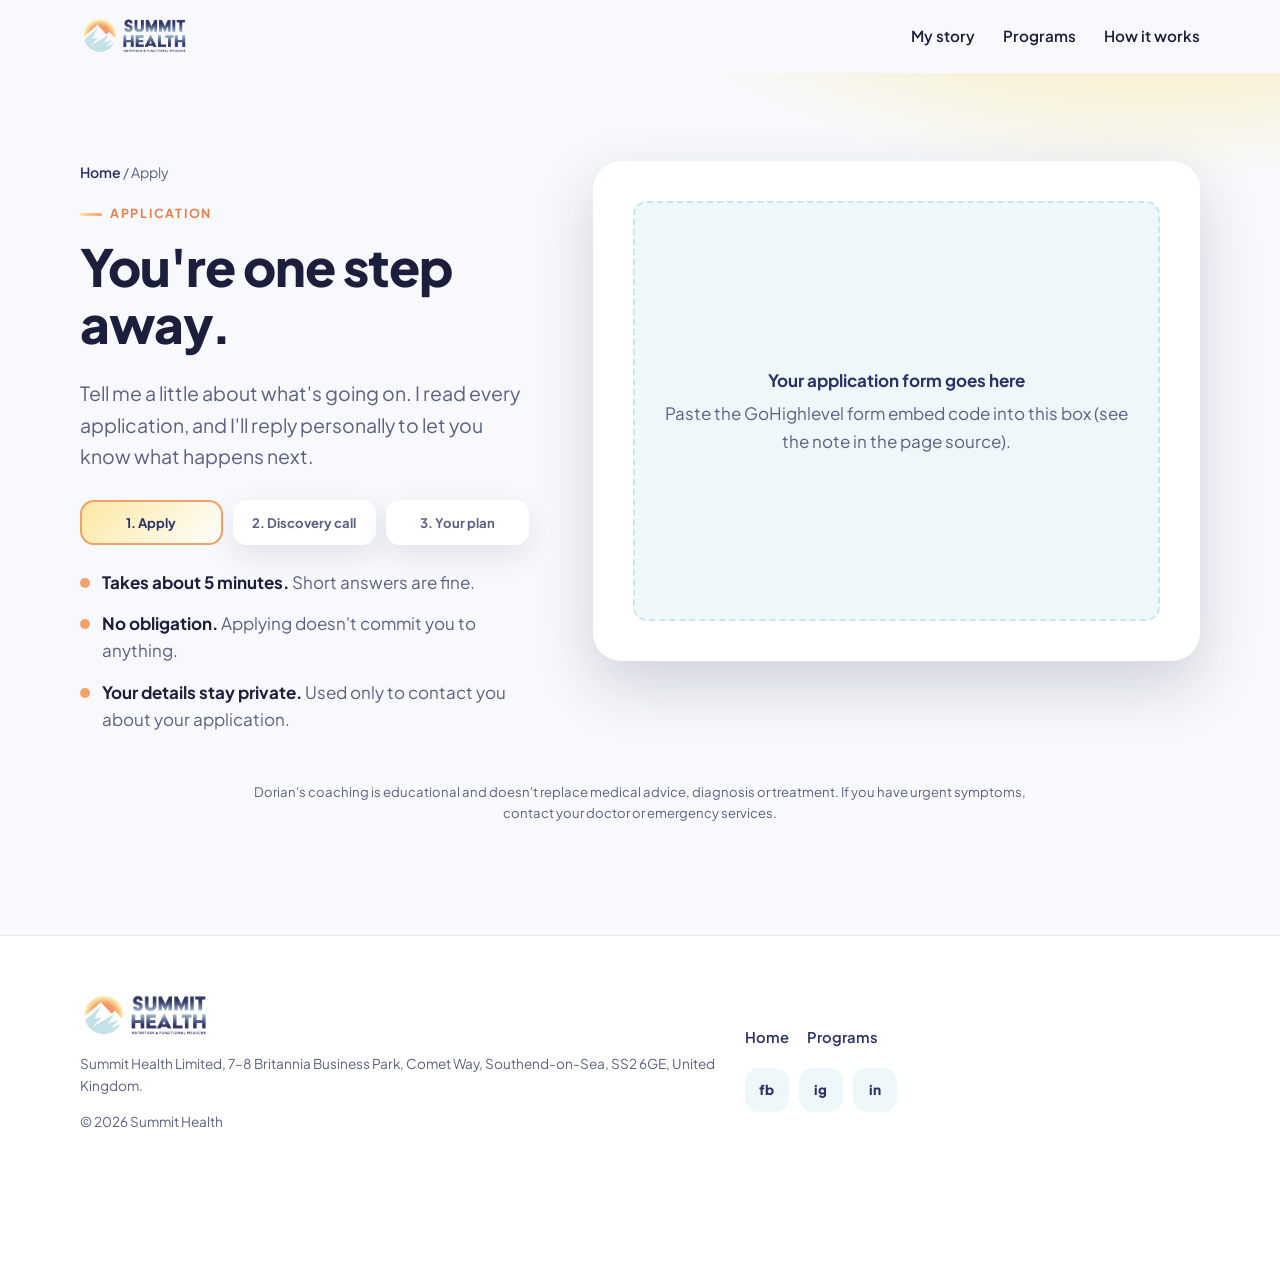
==== application.html @ ab822681 "Add Summit Health site v5 Static site: home, programs, application and thank-you pages, with light m" ====
<!doctype html>
<html lang="en-GB">
<head>
  <meta charset="utf-8">
  <meta name="viewport" content="width=device-width, initial-scale=1, viewport-fit=cover">
  <title>Apply · Summit Health</title>
  <meta name="description" content="Apply to work with Dorian Soanes. A short application, then a personal discovery call.">
  <meta name="color-scheme" content="light">
  <meta name="theme-color" content="#2b3166">
  <meta name="robots" content="noindex">
  <link rel="icon" href="assets/icon-mountain.png" type="image/png">
  <link rel="preconnect" href="https://fonts.googleapis.com">
  <link rel="preconnect" href="https://fonts.gstatic.com" crossorigin>
  <link href="https://fonts.googleapis.com/css2?family=Plus+Jakarta+Sans:wght@400;500;600;700;800&display=swap" rel="stylesheet">
  <link rel="stylesheet" href="styles.css">
</head>
<body>

<header class="site-header">
  <nav class="wrap nav" aria-label="Main">
    <a class="brand" href="index.html" aria-label="Summit Health home"><img src="assets/logo-horizontal.png" alt="Summit Health, Nutrition and Functional Medicine" width="140" height="51"></a>
    <button class="menu-toggle" aria-label="Open menu" aria-expanded="false" aria-controls="site-nav"><span></span></button>
    <div class="nav-links" id="site-nav">
      <a href="index.html#story">My story</a>
      <a href="programs.html">Programs</a>
      <a href="index.html#how">How it works</a>
    </div>
  </nav>
</header>

<main>
  <section class="page-hero" style="padding-bottom:0">
    <div class="wrap split-page">
      <div>
        <p class="crumb"><a href="index.html">Home</a> / Apply</p>
        <p class="eyebrow reveal">Application</p>
        <h1 class="reveal" style="--d:80ms;font-size:clamp(2rem,5.4vw,3.2rem)">You're one step away.</h1>
        <p class="lead reveal" style="--d:140ms">Tell me a little about what's going on. I read every application, and I'll reply personally to let you know what happens next.</p>

        <ol class="flow reveal" style="--d:200ms" aria-label="Progress">
          <li class="now">1. Apply</li>
          <li>2. Discovery call</li>
          <li>3. Your plan</li>
        </ol>

        <div class="reassure reveal" style="--d:260ms">
          <div><span class="dot"></span><span><b>Takes about 5 minutes.</b> Short answers are fine.</span></div>
          <div><span class="dot"></span><span><b>No obligation.</b> Applying doesn't commit you to anything.</span></div>
          <div><span class="dot"></span><span><b>Your details stay private.</b> Used only to contact you about your application.</span></div>
        </div>
      </div>

      <div class="form-card reveal" style="--d:160ms">
        <!--
          PASTE YOUR GOHIGHLEVEL FORM EMBED CODE HERE.
          In GHL: Sites > Forms > your form > Embed. Copy the code and replace the placeholder block below.
          Keep the form's fields the same as the Ontraport form: first name, last name, email, phone,
          symptoms, situation, symptoms to improve, 6–12 month goals, financial readiness, priority (1–10).
        -->
        <div class="ghl-slot" id="ghl-form-slot">
          <div>
            <strong>Your application form goes here</strong>
            Paste the GoHighlevel form embed code into this box (see the note in the page source).
          </div>
        </div>
      </div>
    </div>
  </section>

  <section style="padding-top:48px">
    <div class="wrap center">
      <p class="disclaimer" style="margin:0 auto">Dorian's coaching is educational and doesn't replace medical advice, diagnosis or treatment. If you have urgent symptoms, contact your doctor or emergency services.</p>
    </div>
  </section>
</main>

<footer class="site-footer">
  <div class="wrap footer-grid">
    <div>
      <img src="assets/logo-horizontal.png" alt="Summit Health" width="130" height="48" style="margin-bottom:14px">
      <p class="small">Summit Health Limited, 7–8 Britannia Business Park, Comet Way, Southend-on-Sea, SS2 6GE, United Kingdom.</p>
      <p class="small">© 2026 Summit Health</p>
    </div>
    <div>
      <div class="footer-links" style="margin-bottom:18px">
        <a href="index.html">Home</a>
        <a href="programs.html">Programs</a>
      </div>
      <div class="socials" aria-label="Social media">
        <a href="https://www.facebook.com/groups/704526503907131" target="_blank" rel="noopener" aria-label="Facebook group">fb</a>
        <a href="https://www.instagram.com/summit__health/" target="_blank" rel="noopener" aria-label="Instagram">ig</a>
        <a href="https://www.linkedin.com/in/dorian-soanes-6155b0262/" target="_blank" rel="noopener" aria-label="LinkedIn">in</a>
      </div>
    </div>
  </div>
</footer>

<script src="main.js" defer></script>
</body>
</html>
---- styles.css ----
/* Summit Health — shared styles
   Brand colours taken from the logo: navy, sunrise orange, sun yellow, ice blue. */

:root {
  --navy: #2b3166;
  --navy-deep: #1c2149;
  --sun: #f4a06b;
  --sun-deep: #e8804a;
  --sun-soft: #fbe7a1;
  --ice: #c8e6ee;
  --ice-soft: #eef8fb;
  --ink: #1b1f3b;
  --muted: #5b6180;
  --line: #e4e8f2;
  --bg: #f7f9fc;
  --white: #ffffff;

  --radius: 22px;
  --radius-sm: 14px;
  --shadow: 0 10px 30px rgba(28, 33, 73, 0.10);
  --shadow-lg: 0 24px 60px rgba(28, 33, 73, 0.18);
  --max: 1120px;
  --gutter: 20px;
  --ease: cubic-bezier(0.22, 1, 0.36, 1);
}

/* Always light: stop the phone's dark mode from changing the colours */
:root { color-scheme: light; }

*, *::before, *::after { box-sizing: border-box; }

html { scroll-behavior: smooth; -webkit-text-size-adjust: 100%; }

body {
  margin: 0;
  font-family: "Plus Jakarta Sans", -apple-system, BlinkMacSystemFont, "Segoe UI", Roboto, sans-serif;
  font-size: 17px;
  line-height: 1.6;
  color: var(--ink);
  background: var(--bg);
  overflow-x: hidden;
  -webkit-font-smoothing: antialiased;
}

img { max-width: 100%; height: auto; display: block; }
a { color: inherit; }
h1, h2, h3 { line-height: 1.12; letter-spacing: -0.02em; margin: 0 0 0.5em; }
h1 { font-size: clamp(2.2rem, 6vw, 3.9rem); font-weight: 800; }
h2 { font-size: clamp(1.8rem, 4.2vw, 2.7rem); font-weight: 800; }
h3 { font-size: 1.25rem; font-weight: 700; }
p { margin: 0 0 1em; }
.lead { font-size: clamp(1.05rem, 2.2vw, 1.22rem); color: var(--muted); max-width: 56ch; }

.wrap { width: min(var(--max), 100% - var(--gutter) * 2); margin-inline: auto; }
section { padding: clamp(64px, 10vw, 112px) 0; position: relative; }
.center { text-align: center; }
.center .lead { margin-inline: auto; }

.eyebrow {
  display: inline-flex; align-items: center; gap: 8px;
  font-size: 0.78rem; font-weight: 700; letter-spacing: 0.14em; text-transform: uppercase;
  color: var(--sun-deep); margin-bottom: 14px;
}
.eyebrow::before {
  content: ""; width: 22px; height: 3px; border-radius: 3px;
  background: linear-gradient(90deg, var(--sun-soft), var(--sun));
}

/* ---------- Buttons ---------- */
.btn {
  display: inline-flex; align-items: center; justify-content: center; gap: 10px;
  min-height: 52px; padding: 14px 26px; border-radius: 999px;
  font: inherit; font-weight: 700; font-size: 1rem; text-decoration: none; border: 0; cursor: pointer;
  transition: transform 0.25s var(--ease), box-shadow 0.25s var(--ease), background 0.25s;
  -webkit-tap-highlight-color: transparent;
}
.btn-primary {
  color: #fff;
  background: linear-gradient(135deg, var(--sun) 0%, var(--sun-deep) 100%);
  box-shadow: 0 12px 26px rgba(232, 128, 74, 0.35);
}
.btn-ghost {
  color: var(--navy); background: var(--white);
  box-shadow: inset 0 0 0 1.5px var(--line);
}
.btn:hover { transform: translateY(-2px); }
.btn:active { transform: scale(0.97); }
.btn:focus-visible, a:focus-visible, button:focus-visible, input:focus-visible, select:focus-visible, textarea:focus-visible {
  outline: 3px solid var(--sun); outline-offset: 3px;
}
.btn-row { display: flex; flex-wrap: wrap; gap: 12px; margin-top: 28px; }
.arrow { transition: transform 0.3s var(--ease); }
.btn:hover .arrow, .card-link:hover .arrow { transform: translateX(4px); }

/* ---------- Header ---------- */
.site-header {
  position: sticky; top: 0; z-index: 50;
  background: color-mix(in srgb, var(--bg) 82%, transparent);
  backdrop-filter: saturate(180%) blur(14px);
  -webkit-backdrop-filter: saturate(180%) blur(14px);
  border-bottom: 1px solid transparent;
  transition: border-color 0.3s, box-shadow 0.3s;
}
.site-header.scrolled { border-color: var(--line); box-shadow: 0 6px 24px rgba(28, 33, 73, 0.06); }
.nav { display: flex; align-items: center; justify-content: space-between; height: 72px; }
.brand img { height: 40px; width: auto; }
.nav-links { display: flex; align-items: center; gap: 28px; }
.nav-links a:not(.btn) { text-decoration: none; font-weight: 600; font-size: 0.95rem; position: relative; padding: 6px 0; }
.nav-links a:not(.btn)::after {
  content: ""; position: absolute; left: 0; bottom: 0; height: 2px; width: 100%;
  background: var(--sun); transform: scaleX(0); transform-origin: left; transition: transform 0.35s var(--ease);
}
.nav-links a:not(.btn):hover::after, .nav-links a[aria-current="page"]::after { transform: scaleX(1); }
.nav-links .btn { min-height: 44px; padding: 10px 20px; font-size: 0.92rem; }

.menu-toggle {
  display: none; width: 48px; height: 48px; border: 0; border-radius: 14px; background: var(--white);
  box-shadow: inset 0 0 0 1.5px var(--line); cursor: pointer; align-items: center; justify-content: center;
}
.menu-toggle span, .menu-toggle span::before, .menu-toggle span::after {
  display: block; width: 20px; height: 2px; border-radius: 2px; background: var(--navy); position: relative; transition: transform 0.35s var(--ease), opacity 0.2s;
}
.menu-toggle span::before, .menu-toggle span::after { content: ""; position: absolute; left: 0; }
.menu-toggle span::before { top: -6px; }
.menu-toggle span::after { top: 6px; }
.menu-open .menu-toggle span { background: transparent; }
.menu-open .menu-toggle span::before { transform: translateY(6px) rotate(45deg); }
.menu-open .menu-toggle span::after { transform: translateY(-6px) rotate(-45deg); }

@media (max-width: 760px) {
  .menu-toggle { display: inline-flex; }
  .nav-links {
    position: fixed; inset: 72px 0 auto 0; flex-direction: column; align-items: stretch; gap: 6px;
    padding: 12px var(--gutter) 24px; background: var(--white); border-bottom: 1px solid var(--line);
    box-shadow: var(--shadow); transform: translateY(-12px); opacity: 0; pointer-events: none;
    transition: transform 0.4s var(--ease), opacity 0.3s;
  }
  .menu-open .nav-links { transform: none; opacity: 1; pointer-events: auto; }
  .nav-links a:not(.btn) { padding: 14px 4px; font-size: 1.05rem; border-bottom: 1px solid var(--line); }
  .nav-links a:not(.btn)::after { display: none; }
  .nav-links .btn { margin-top: 10px; }
}

/* ---------- Hero ---------- */
.hero {
  padding: clamp(40px, 7vw, 84px) 0 clamp(56px, 8vw, 96px);
  background:
    radial-gradient(900px 500px at 85% -10%, var(--sun-soft) 0%, transparent 60%),
    radial-gradient(800px 500px at -10% 30%, var(--ice) 0%, transparent 60%),
    var(--bg);
  overflow: hidden;
}
.hero-grid { display: grid; gap: 48px; align-items: center; }
.hero h1 span { background: linear-gradient(120deg, var(--sun-deep), var(--sun)); -webkit-background-clip: text; background-clip: text; color: transparent; }
.hero-photo { position: relative; justify-self: center; width: min(420px, 100%); }
.hero-photo .frame {
  border-radius: 200px 200px 28px 28px; overflow: hidden; aspect-ratio: 4 / 5;
  box-shadow: var(--shadow-lg); background: var(--ice);
}
.hero-photo img { width: 100%; height: 100%; object-fit: cover; object-position: 50% 20%; }
.float-card {
  position: absolute; left: -12px; bottom: 28px; display: flex; align-items: center; gap: 12px;
  background: var(--white); padding: 12px 16px 12px 12px; border-radius: 18px; box-shadow: var(--shadow);
  font-size: 0.9rem; font-weight: 600; max-width: 230px; line-height: 1.3;
}
.float-card img { width: 44px; height: 44px; object-fit: contain; }
.float-card small { display: block; font-weight: 500; color: var(--muted); font-size: 0.78rem; }

.stats {
  display: grid; grid-template-columns: repeat(3, 1fr); gap: 12px; margin-top: 56px;
}
.stat {
  background: var(--white); border-radius: var(--radius-sm); padding: 18px 14px; text-align: center; box-shadow: var(--shadow);
}
.stat strong { display: block; font-size: clamp(1.05rem, 3.4vw, 1.5rem); color: var(--navy); font-weight: 800; line-height: 1.2; }
.stat span { font-size: 0.8rem; color: var(--muted); }

@media (min-width: 900px) {
  .hero-grid { grid-template-columns: 1.1fr 0.9fr; gap: 64px; }
  .hero-photo { justify-self: end; }
}

/* ---------- Cards and sections ---------- */
.card {
  background: var(--white); border-radius: var(--radius); padding: 28px; box-shadow: var(--shadow);
  transition: transform 0.45s var(--ease), box-shadow 0.45s var(--ease);
  position: relative; overflow: hidden;
}
.card:hover { transform: translateY(-6px); box-shadow: var(--shadow-lg); }
.card .icon {
  width: 52px; height: 52px; border-radius: 16px; display: grid; place-items: center; margin-bottom: 18px;
  background: linear-gradient(135deg, var(--ice-soft), var(--ice)); color: var(--navy); font-weight: 800; font-size: 1.1rem;
}
.card p { color: var(--muted); margin: 0; }
.grid-3 { display: grid; gap: 18px; }
.grid-2 { display: grid; gap: 22px; }
@media (min-width: 760px) {
  .grid-3 { grid-template-columns: repeat(3, 1fr); }
  .grid-2 { grid-template-columns: repeat(2, 1fr); }
}

.section-alt { background: var(--white); }
[data-theme] .section-alt, :root .section-alt { }

/* Story timeline */
.timeline { display: grid; gap: 18px; margin-top: 40px; }
.timeline .card .tag {
  display: inline-block; font-size: 0.75rem; font-weight: 800; letter-spacing: 0.12em; text-transform: uppercase;
  color: var(--sun-deep); margin-bottom: 8px;
}
.timeline .card p { color: var(--ink); opacity: 0.85; }
.story-split { display: grid; gap: 40px; align-items: center; }
.story-split img { border-radius: var(--radius); box-shadow: var(--shadow-lg); width: 100%; aspect-ratio: 4 / 5; object-fit: cover; object-position: 50% 30%; }
.quote {
  font-size: clamp(1.25rem, 3vw, 1.6rem); font-weight: 700; color: var(--navy); line-height: 1.35;
  border-left: 4px solid var(--sun); padding-left: 20px; margin: 28px 0 0;
}
@media (min-width: 900px) {
  .story-split { grid-template-columns: 0.9fr 1.1fr; gap: 72px; }
  .timeline { grid-template-columns: repeat(3, 1fr); }
}

/* Steps */
.steps { counter-reset: step; display: grid; gap: 18px; margin-top: 40px; }
.step {
  display: flex; gap: 18px; align-items: flex-start; background: var(--white); border-radius: var(--radius);
  padding: 24px; box-shadow: var(--shadow);
}
.step::before {
  counter-increment: step; content: counter(step);
  flex: 0 0 48px; height: 48px; border-radius: 50%; display: grid; place-items: center;
  font-weight: 800; color: #fff; background: linear-gradient(135deg, var(--navy), #4a54a0);
}
.step p { color: var(--muted); margin: 4px 0 0; }
@media (min-width: 900px) { .steps { grid-template-columns: repeat(3, 1fr); } }

/* Programs (preview + full) */
.program {
  display: grid; gap: 26px; background: var(--white); border-radius: 28px; padding: clamp(24px, 4vw, 44px);
  box-shadow: var(--shadow); align-items: center; position: relative; overflow: hidden;
}
.program { scroll-margin-top: 110px; }
.program::after {
  content: ""; position: absolute; width: 300px; height: 300px; border-radius: 50%; right: -120px; top: -120px;
  background: radial-gradient(circle, var(--sun-soft), transparent 70%); pointer-events: none;
}
.program .badge {
  display: inline-block; padding: 6px 12px; border-radius: 999px; font-size: 0.78rem; font-weight: 700;
  background: var(--ice-soft); color: var(--navy); margin-bottom: 14px;
}
.program .mock { max-width: 360px; width: 100%; justify-self: center; transition: transform 0.6s var(--ease); }
.program:hover .mock { transform: translateY(-8px) rotate(-1deg); }
.checklist { list-style: none; padding: 0; margin: 20px 0 26px; display: grid; gap: 12px; }
.checklist li { display: flex; gap: 12px; align-items: flex-start; color: var(--ink); }
.checklist li::before {
  content: ""; flex: 0 0 22px; height: 22px; margin-top: 2px; border-radius: 50%;
  background: var(--sun) url("data:image/svg+xml,%3Csvg xmlns='http://www.w3.org/2000/svg' viewBox='0 0 24 24'%3E%3Cpath fill='none' stroke='white' stroke-width='3' stroke-linecap='round' stroke-linejoin='round' d='M6 12.5l4 4 8-9'/%3E%3C/svg%3E") center/14px no-repeat;
}
@media (min-width: 900px) {
  .program { grid-template-columns: 1.15fr 0.85fr; }
  .program.flip { grid-template-columns: 0.85fr 1.15fr; }
  .program.flip .mock { order: -1; }
}

/* Testimonials placeholder */
.quote-card blockquote { margin: 0 0 16px; font-size: 1.05rem; font-weight: 600; color: var(--navy); }
.quote-card cite { font-style: normal; font-size: 0.9rem; color: var(--muted); }

/* CTA band */
.cta-band {
  background: linear-gradient(135deg, var(--navy) 0%, var(--navy-deep) 100%); color: #fff; border-radius: 32px;
  padding: clamp(36px, 7vw, 72px) clamp(24px, 5vw, 64px); position: relative; overflow: hidden; text-align: center;
}
.cta-band::before, .cta-band::after {
  content: ""; position: absolute; border-radius: 50%; pointer-events: none;
  background: radial-gradient(circle, rgba(244,160,107,0.45), transparent 70%);
  width: 420px; height: 420px; top: -180px; right: -120px; animation: drift 14s ease-in-out infinite alternate;
}
.cta-band::after { background: radial-gradient(circle, rgba(200,230,238,0.25), transparent 70%); top: auto; bottom: -220px; left: -160px; right: auto; animation-duration: 18s; }
.cta-band h2 { color: #fff; position: relative; }
.cta-band .lead { color: rgba(255,255,255,0.8); margin-inline: auto; position: relative; }
.cta-band .btn { position: relative; }
.cta-band .btn-ghost { background: transparent; color: #fff; box-shadow: inset 0 0 0 1.5px rgba(255,255,255,0.4); }

/* Footer */
.site-footer { background: var(--white); border-top: 1px solid var(--line); padding: 56px 0 120px; }
.footer-grid { display: grid; gap: 28px; }
.socials { display: flex; gap: 10px; }
.socials a {
  width: 44px; height: 44px; border-radius: 14px; display: grid; place-items: center;
  background: var(--ice-soft); color: var(--navy); text-decoration: none; font-weight: 800; font-size: 0.85rem;
  transition: transform 0.3s var(--ease), background 0.3s;
}
.socials a:hover { transform: translateY(-3px); background: var(--sun-soft); }
.site-footer .small { font-size: 0.85rem; color: var(--muted); }
.disclaimer { font-size: 0.82rem; color: var(--muted); max-width: 80ch; }
.footer-links { display: flex; flex-wrap: wrap; gap: 18px; font-size: 0.92rem; }
.footer-links a { color: var(--navy); font-weight: 600; text-decoration: none; }
@media (min-width: 760px) { .footer-grid { grid-template-columns: 1.4fr 1fr; align-items: center; } }

/* Sticky mobile CTA */
.mobile-cta {
  position: fixed; left: 12px; right: 12px; bottom: calc(12px + env(safe-area-inset-bottom)); z-index: 40;
  transform: translateY(140%); transition: transform 0.5s var(--ease);
}
.mobile-cta.show { transform: none; }
.mobile-cta .btn { width: 100%; box-shadow: 0 16px 36px rgba(28,33,73,0.28); }
@media (min-width: 760px) { .mobile-cta { display: none; } }

/* ---------- Page header (inner pages) ---------- */
.page-hero { padding: clamp(48px, 8vw, 88px) 0 clamp(28px, 4vw, 44px); background: radial-gradient(900px 400px at 90% -20%, var(--sun-soft), transparent 60%), var(--bg); }
.crumb { font-size: 0.88rem; color: var(--muted); margin-bottom: 12px; }
.crumb a { color: var(--navy); font-weight: 600; text-decoration: none; }

/* ---------- FAQ ---------- */
details {
  background: var(--white); border-radius: 18px; padding: 4px 22px; box-shadow: var(--shadow); margin-bottom: 12px;
}
summary { cursor: pointer; font-weight: 700; padding: 18px 0; list-style: none; display: flex; justify-content: space-between; gap: 16px; align-items: center; }
summary::-webkit-details-marker { display: none; }
summary::after {
  content: "+"; font-size: 1.4rem; color: var(--sun-deep); transition: transform 0.35s var(--ease); line-height: 1;
}
details[open] summary::after { transform: rotate(45deg); }
details p { color: var(--muted); margin: 0 0 18px; }

/* ---------- Application and thank-you pages ---------- */
.flow { display: grid; gap: 10px; grid-template-columns: repeat(3, 1fr); margin: 28px 0 0; padding: 0; list-style: none; }
.flow li {
  font-size: 0.82rem; font-weight: 700; text-align: center; padding: 12px 8px; border-radius: 14px;
  background: var(--white); color: var(--muted); box-shadow: var(--shadow);
}
.flow li.done, .flow li.now { color: var(--navy); }
.flow li.now { background: linear-gradient(135deg, var(--sun-soft), #fff); box-shadow: inset 0 0 0 2px var(--sun); }
.form-card { background: var(--white); border-radius: 28px; padding: clamp(20px, 4vw, 40px); box-shadow: var(--shadow-lg); }
.ghl-slot {
  min-height: 420px; border-radius: var(--radius-sm); border: 2px dashed var(--ice); display: grid; place-items: center;
  text-align: center; padding: 24px; color: var(--muted); background: var(--ice-soft);
}
.ghl-slot strong { display: block; color: var(--navy); margin-bottom: 6px; }
.split-page { display: grid; gap: 36px; align-items: start; }
.reassure { display: grid; gap: 14px; margin-top: 24px; }
.reassure div { display: flex; gap: 12px; align-items: flex-start; color: var(--muted); }
.reassure b { color: var(--ink); }
.reassure .dot { flex: 0 0 10px; height: 10px; border-radius: 50%; margin-top: 9px; background: var(--sun); }
@media (min-width: 900px) { .split-page { grid-template-columns: 0.85fr 1.15fr; gap: 64px; } }

/* ---------- Scroll reveal ---------- */
.reveal { opacity: 0; transform: translateY(28px); transition: opacity 0.9s var(--ease), transform 0.9s var(--ease); transition-delay: var(--d, 0ms); }
.reveal.in { opacity: 1; transform: none; }
.float { animation: float 6s ease-in-out infinite; }

@keyframes float { 0%, 100% { transform: translateY(0); } 50% { transform: translateY(-10px); } }
@keyframes drift { from { transform: translate(0,0) scale(1); } to { transform: translate(-40px, 30px) scale(1.08); } }

@media (prefers-reduced-motion: reduce) {
  *, *::before, *::after { animation: none !important; transition-duration: 0.01ms !important; scroll-behavior: auto !important; }
  .reveal { opacity: 1; transform: none; }
}
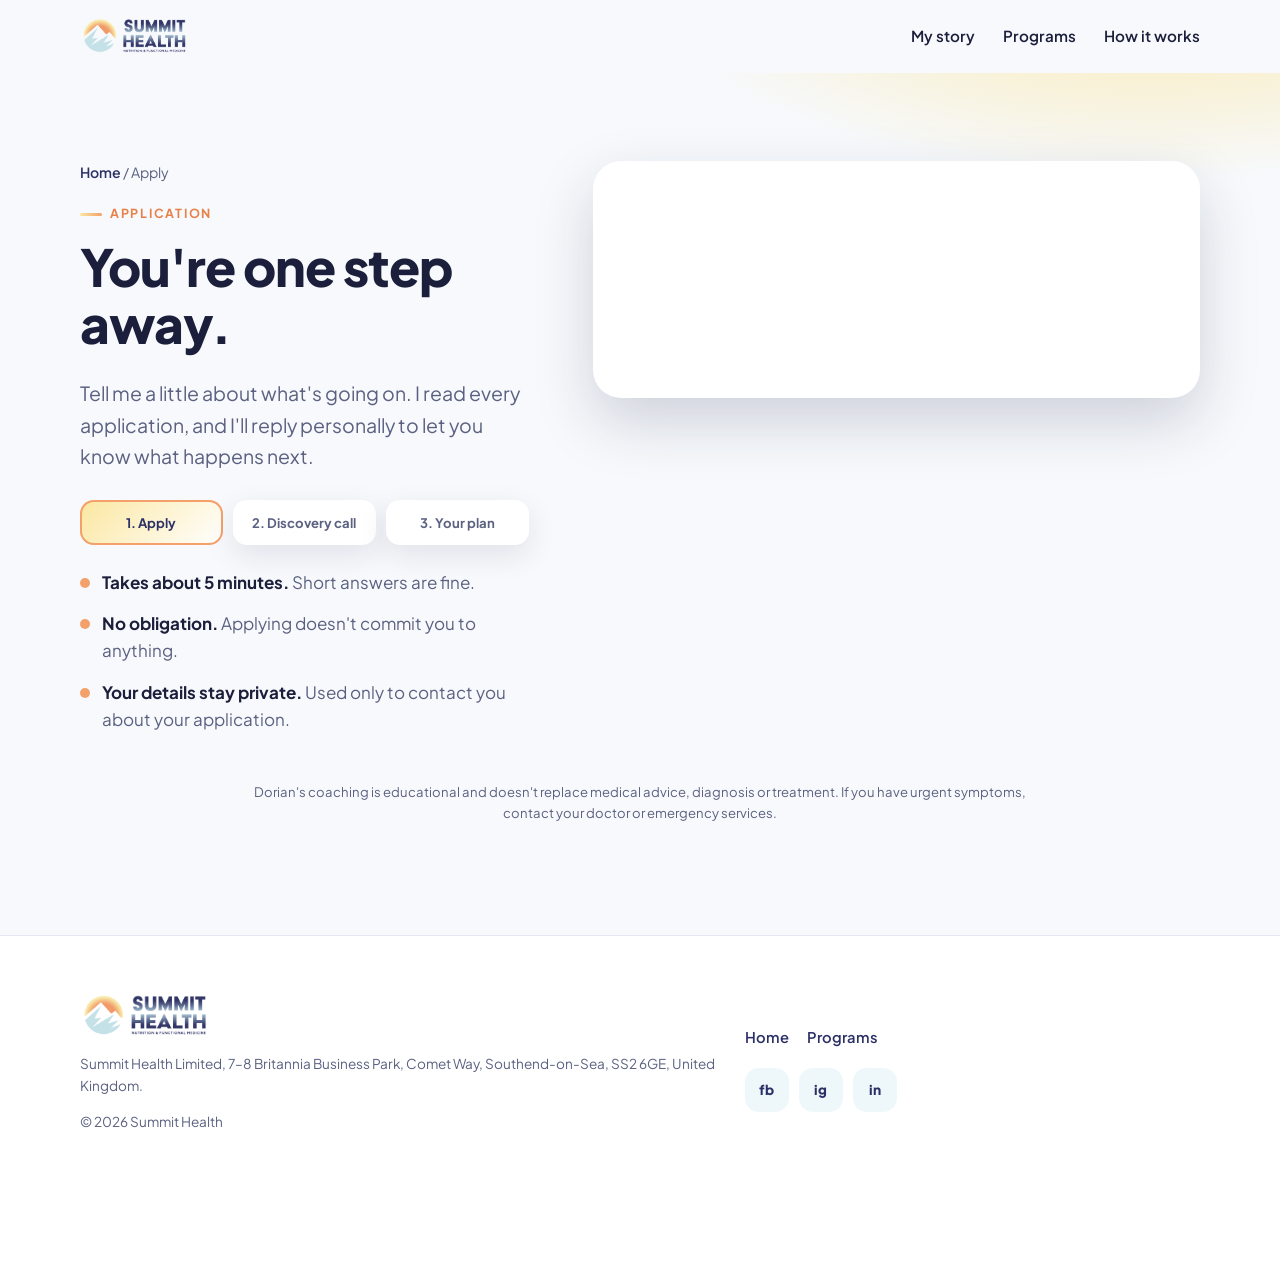
==== commit 201f59f9: "Embed GoHighlevel application form Co-Authored-By: Claude Haiku 5.5 <noreply@anthropic.com> Claude-S" ====
--- a/application.html
+++ b/application.html
@@ -51,18 +51,26 @@
       </div>
 
       <div class="form-card reveal" style="--d:160ms">
-        <!--
-          PASTE YOUR GOHIGHLEVEL FORM EMBED CODE HERE.
-          In GHL: Sites > Forms > your form > Embed. Copy the code and replace the placeholder block below.
-          Keep the form's fields the same as the Ontraport form: first name, last name, email, phone,
-          symptoms, situation, symptoms to improve, 6–12 month goals, financial readiness, priority (1–10).
-        -->
-        <div class="ghl-slot" id="ghl-form-slot">
-          <div>
-            <strong>Your application form goes here</strong>
-            Paste the GoHighlevel form embed code into this box (see the note in the page source).
-          </div>
-        </div>
+        <iframe
+          src="https://api.leadconnectorhq.com/widget/form/rXOMLVK3vQ2uTlh81WfF"
+          style="width:100%;height:100%;border:none;border-radius:8px"
+          id="inline-rXOMLVK3vQ2uTlh81WfF"
+          data-layout="{'id':'INLINE'}"
+          data-trigger-type="alwaysShow"
+          data-trigger-value=""
+          data-activation-type="alwaysActivated"
+          data-activation-value=""
+          data-deactivation-type="neverDeactivate"
+          data-deactivation-value=""
+          data-form-name="Form 16"
+          data-height="1197"
+          data-layout-iframe-id="inline-rXOMLVK3vQ2uTlh81WfF"
+          data-form-id="rXOMLVK3vQ2uTlh81WfF"
+          data-cookie-consent="true"
+          data-cookie-consent-provider="auto"
+          title="Summit Health application form"
+        ></iframe>
+        <script src="https://link.msgsndr.com/js/form_embed.js"></script>
       </div>
     </div>
   </section>
